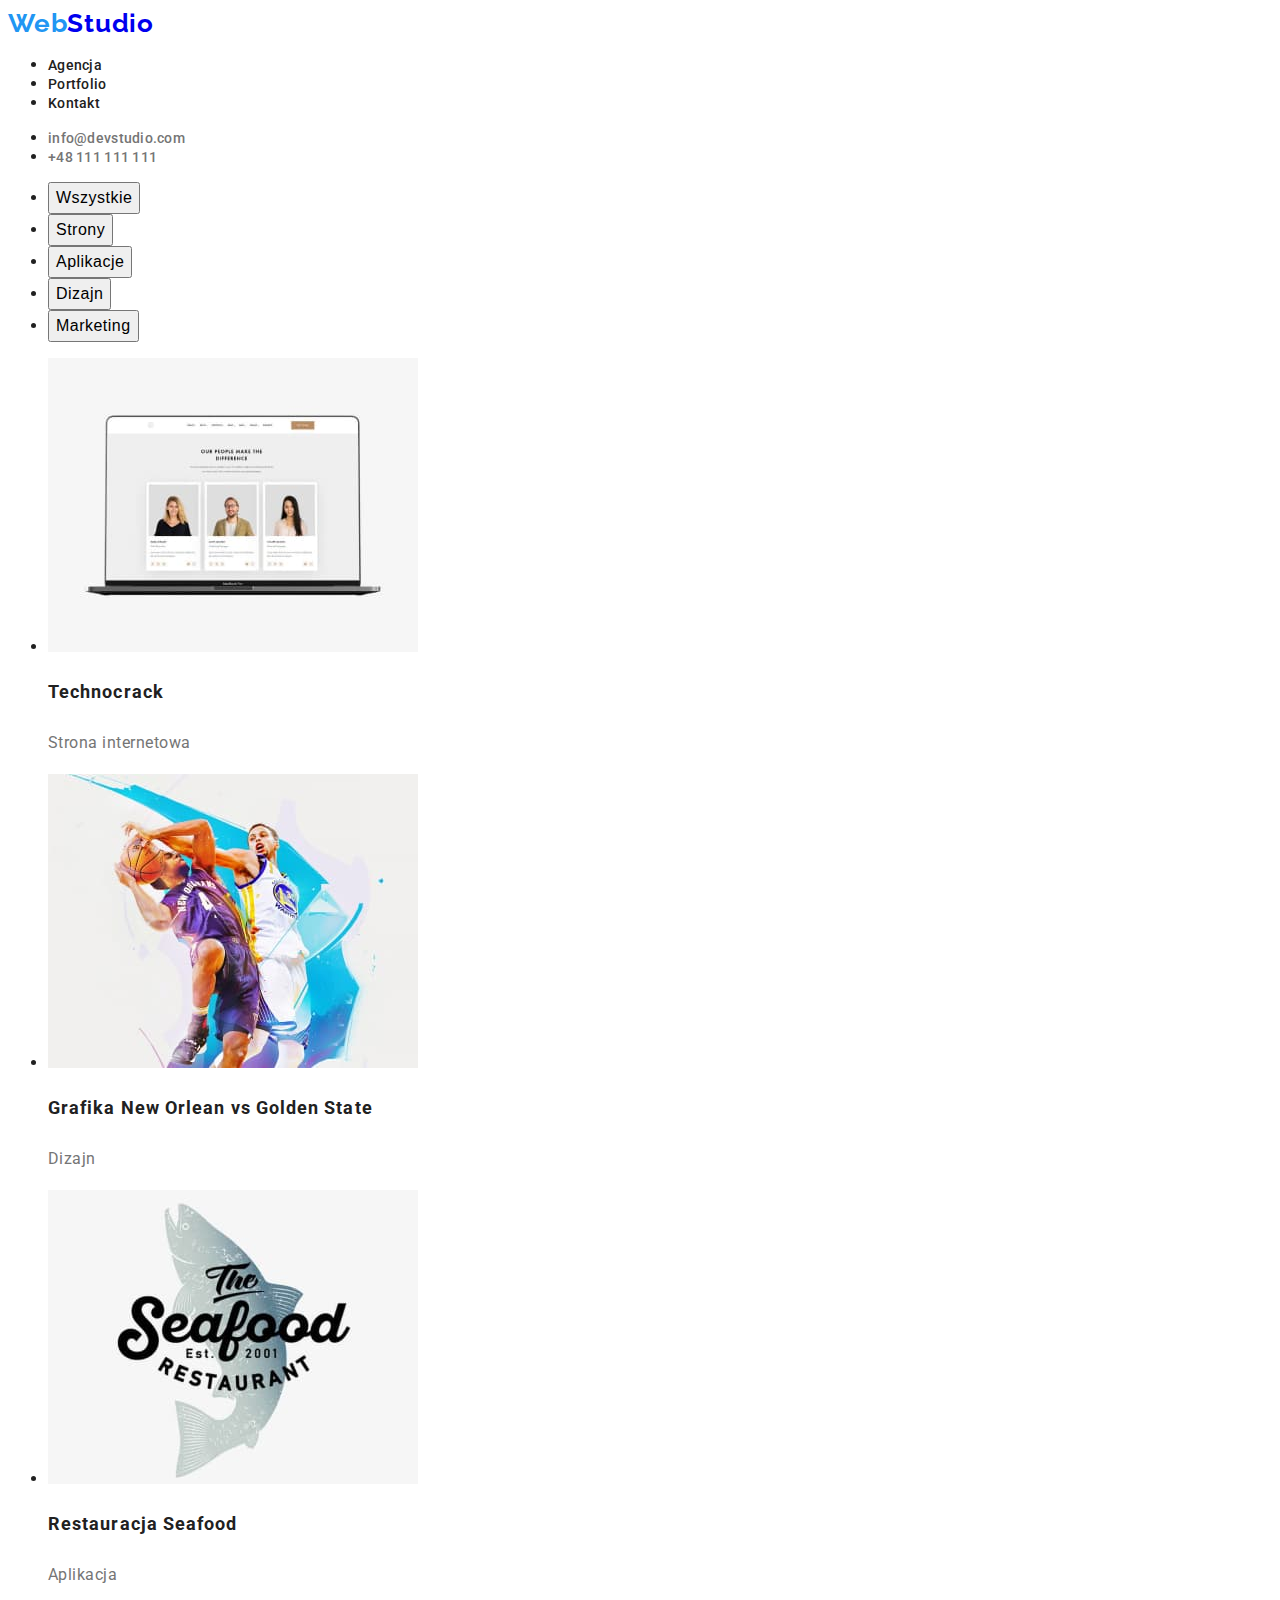
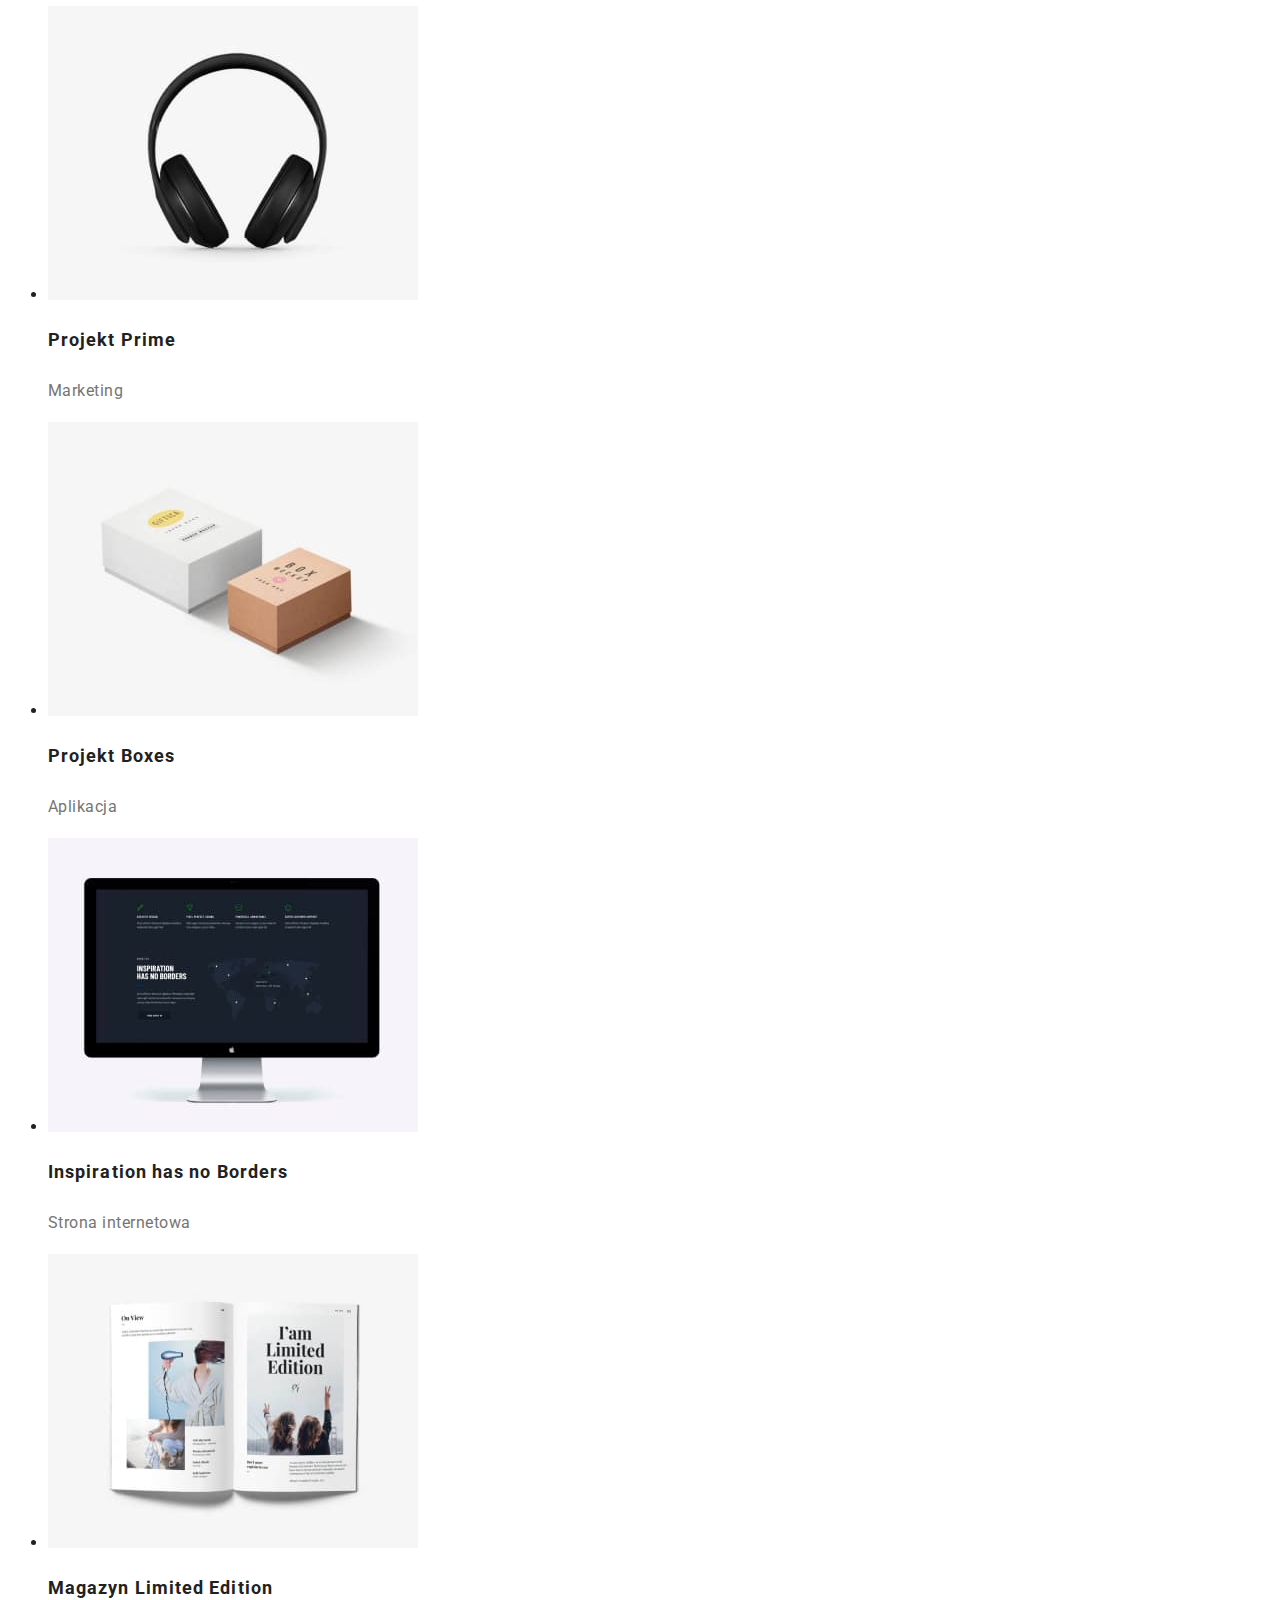
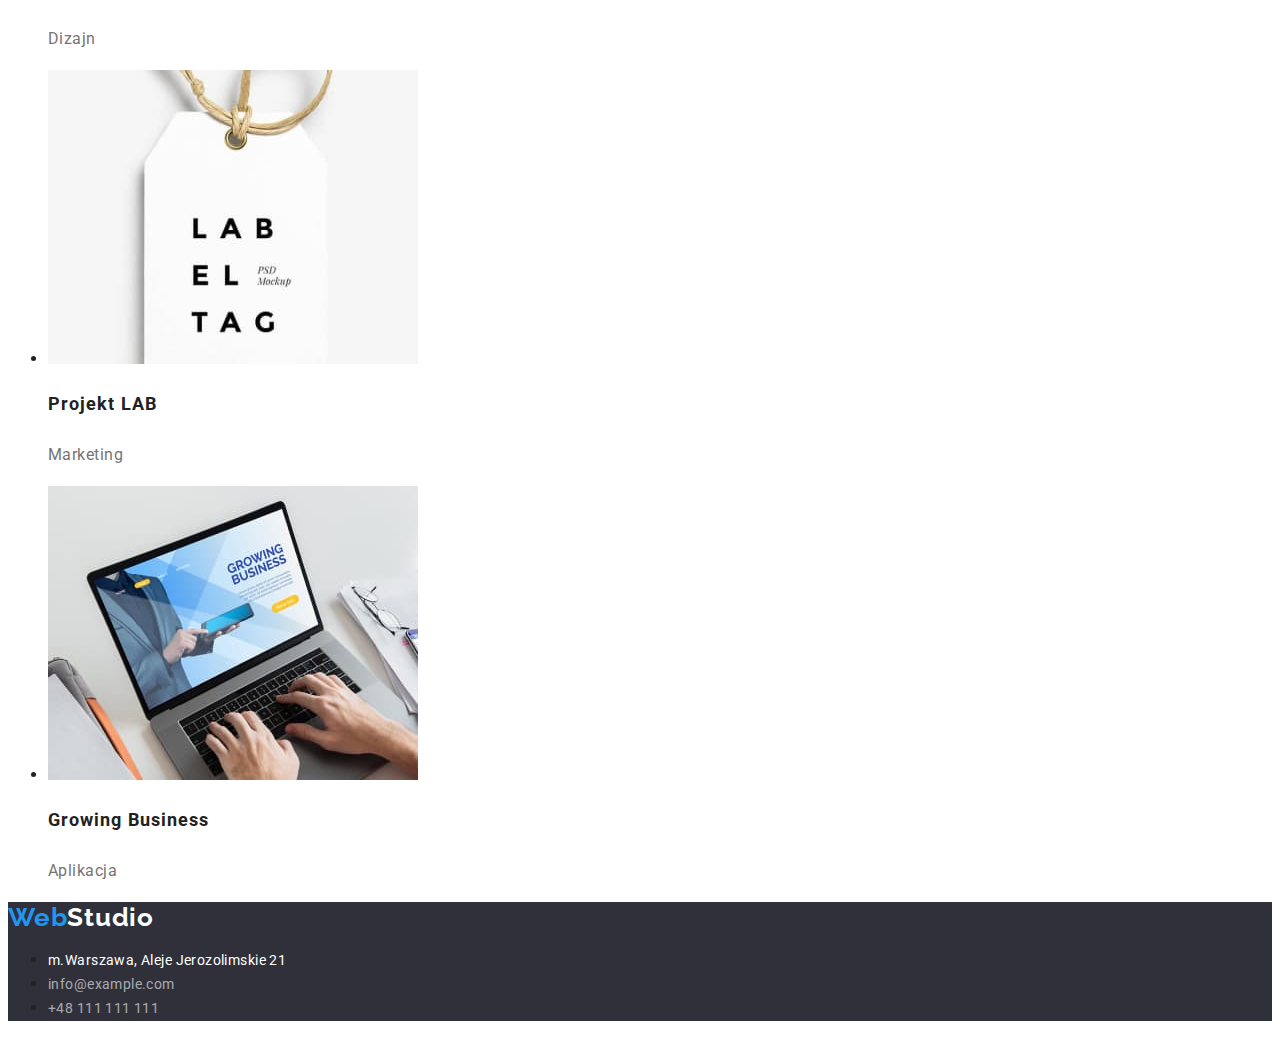
==== portfolio.html @ 3a08b357 "Skopiowano repozytorium 2" ====
<!DOCTYPE html>
<html lang="en">
<head>
    <meta charset="UTF-8">
    <meta http-equiv="X-UA-Compatible" content="IE=edge">
    <meta name="viewport" content="width=device-width, initial-scale=1.0">
    <title>Portfolio</title>
    <link rel="stylesheet" href="css/styles.css">
    <link rel="preconnect" href="https://fonts.googleapis.com">
    <link rel="preconnect" href="https://fonts.gstatic.com" crossorigin>
    <link href="https://fonts.googleapis.com/css2?family=Raleway:wght@700&family=Roboto:wght@400;500;700;900&display=swap" rel="stylesheet">
</head>

<body>
    <header class="header">
        <nav class="navigation">
            <a class="logo" href="index.html"><span class="logo-color">Web</span>Studio</a>
        <ul class="navigation-list">
            <li class="navigation-item"><a class="navigation-link" href="#">Agencja</a></li>
            <li class="navigation-item"><a class="navigation-link" href="#">Portfolio</a></li>
            <li class="navigation-item"><a class="navigation-link" href="#">Kontakt</a></li>
        </ul>
        </nav>
            <ul class="contact-list">
                <li class="contact-item"><a class="contact-link" href="mailto:info@devstudio.com">info@devstudio.com</a></li>
                <li class="contact-item"><a class="contact-link" href="tel:+48111111111">+48 111 111 111</a></li>
            </ul>
    </header>

    <main>
        <!--FILTERS-->
        <section class="filters">
            <h1 class="filters-header" hidden>Filtr</h1>
            <ul class="filters-list">
                <li class="filters-item"><button class="filter-btn" type="button">Wszystkie</button></li>
                <li class="filters-item"><button class="filter-btn" type="button">Strony</button></li>
                <li class="filters-item"><button class="filter-btn" type="button">Aplikacje</button></li>
                <li class="filters-item"><button class="filter-btn" type="button">Dizajn</button></li>
                <li class="filters-item"><button class="filter-btn" type="button">Marketing</button></li>
            </ul>
        </section>
        <!--END FILTERS-->
        <!--OFFER-->
        <section>
            <h2 class="secondary-header" hidden>Oferta</h2>
            <ul class="offer-list">
                <li class="offer-item">
                    <img class="offer-img" src="images/Portfolio-images/img1.jpg" alt="Strona internetowa wyświetlana na laptopie." width=370 height=294>
                    <p class="offer-main-text">Technocrack</p>
                    <p class="offer-description">Strona internetowa</p>
                </li>
                <li class="offer-item">
                    <img class="offer-img" src="images/Portfolio-images/img2.jpg" alt="Dwóch koszykarzy walczy o piłkę." width=370 height=294>
                    <p class="offer-main-text">Grafika New Orlean vs Golden State</p>
                    <p class="offer-description">Dizajn</p>
                </li>
                <li class="offer-item">
                    <img class="offer-img" src="images/Portfolio-images/img3.jpg" alt="Logo restauracji The Seafood z rybą w tle." width=370 height=294>
                    <p class="offer-main-text">Restauracja Seafood</p>
                    <p class="offer-description">Aplikacja</p>
                </li>
                <li class="offer-item">
                    <img class="offer-img" src="images/Portfolio-images/img4.jpg" alt="Czarne słuchawki nauszne" width=370 height=294>
                    <p class="offer-main-text">Projekt Prime</p>
                    <p class="offer-description">Marketing</p>
                </li>
                <li class="offer-item">
                    <img class="offer-img" src="images/Portfolio-images/img5.jpg" alt="Dwa kartonowe pudełka, jedno białe, drugie kremowe" width=370 height=294>
                    <p class="offer-main-text">Projekt Boxes</p>
                    <p class="offer-description">Aplikacja</p>
                </li>
                <li class="offer-item">
                    <img class="offer-img" src="images/Portfolio-images/img6.jpg" alt="Czarny monitor wyświetla ciemną aplikacje" width=370 height=294>
                    <p class="offer-main-text">Inspiration has no Borders</p>
                    <p class="offer-description">Strona internetowa</p>
                </li>
                <li class="offer-item">
                    <img class="offer-img" src="images/Portfolio-images/img7.jpg" alt="Otwarta książka" width=370 height=294>
                    <p class="offer-main-text">Magazyn Limited Edition</p>
                    <p class="offer-description">Dizajn</p>
                </li>
                <li class="offer-item">
                    <img class="offer-img" src="images/Portfolio-images/img8.jpg" alt="Zawieszka na rzemyku" width=370 height=294>
                    <p class="offer-main-text">Projekt LAB</p>
                    <p class="offer-description">Marketing</p>
                </li>
                <li class="offer-item">
                    <img class="offer-img" src="images/Portfolio-images/img9.jpg" alt="Dwie ręcę na klawiaturze laptopa z wyświetloną stroną biznesową" width=370 height=294>
                    <p class="offer-main-text">Growing Business</p>
                    <p class="offer-description">Aplikacja</p>
                </li>
            </ul>
        </section>
        <!--END OFFER-->
    </main>

    <footer class="footer">
        <a class="logo" href="/index.html"><span class="logo-color">Web</span><span class=logo-color-part2>Studio</span></a>
        <address> 
            <ul class="address-list">
                <li class="address-item"><a class="address-link" href="https://goo.gl/maps/JK12DtxeWqev6L8q9" target="_blank">m.Warszawa, Aleje Jerozolimskie 21</a></li>
                <li class="address-item"><a class="address-link-contact" href="mailto:info@example.com">info@example.com</a></li>
                <li class="address-item"><a class="address-link-contact" href="tel:+48111111111">+48 111 111 111</a></li>
            </ul>
        </address>
    </footer>

</body>
</html>
---- css/styles.css ----
:root{
    --main-font:'Roboto', sans-serif;
    --secondary-font: 'Raleway', sans-serif;
    --main-color: #212121;
    --secondary-color: #2196F3;
    --third-color: #ffffff;
    --forth-color: #757575;
    --footer-color: rgba(255, 255, 255, 0.6);
    --footer-bg-color: #2F303A;
    --employees-bg-color: #F5F4FA;
}

body{
    font-family: var(--main-font);
    color:var(--main-color)
}

/*======== COMPONENTS ========*/

.logo-color{
    color:var(--secondary-color);
}

.logo{
font-family: var(--secondary-font);
font-weight: 700;
font-size: 26px;
line-height: 1.192;
letter-spacing: 0.03em;
text-decoration: none;
}

.secondary-header{
font-weight: 700;
font-size: 36px;
line-height: 1.667;
letter-spacing: 0.03em;
}

/*======== END COMPONENTS ========*/

/*======== HEADER ========*/


.navigation-link{
font-weight: 500;
font-size: 14px;
line-height: 1.143;
letter-spacing: 0.02em;
color:var(--main-color);
text-decoration: none;
}

.navigation-link:hover,
.navigation-link:focus,
.contact-link:hover,
.contact-link:focus,
.address-link-contact:hover,
.address-link-contact:focus{
    color:var(--secondary-color)
}

.contact-link{
font-weight: 500;
font-size: 14px;
line-height: 1.143;
letter-spacing: 0.02em;
color:var(--forth-color);
text-decoration: none;
}

/*======== END HEADER ========*/

/*======== HERO ========*/

.hero-up{
    background-color: var(--footer-bg-color);
}

.first-header{
font-weight: 900;
font-size: 44px;
line-height: 1.363;
letter-spacing: 0.06em;
text-transform: uppercase;
color:var(--third-color);
}

.modal-btn{
font-weight: 700;
font-size: 16px;
line-height: 1.875;
letter-spacing: 0.06em;
background-color: var(--secondary-color);
color:var(--third-color);
cursor: pointer;
}

.hero-main-text{
font-weight: 700;
font-size: 14px;
line-height: 1.143px;
letter-spacing: 0.03em;
text-transform: uppercase;
}

.hero-text-description{
font-size: 14px;
line-height: 1.714;
letter-spacing: 0.03em;
color:var(--forth-color)
}
/*======== END HERO ========*/

/*======== ABOUT ========*/

/*======== END ABOUT ========*/

/*======== EMPLOYEES ========*/

.employees{
    background-color: var(--employees-bg-color);
}

.employees-name{
font-weight: 500;
font-size: 16px;
line-height: 1.187;
letter-spacing: 0.03em;
}

.employees-job{
font-size: 16px;
line-height: 1.187;
letter-spacing: 0.03em;
color:var(--forth-color)
}

/*======== END EMPLOYEES ========*/

/*======== FILTERS ========*/

.filter-btn{
font-weight: 500;
font-size: 16px;
line-height: 1.625;
letter-spacing: 0.03em;
cursor: pointer;
}

.filter-btn:hover,
.filter-btn:focus{
    background-color: var(--secondary-color);
}

/*======== END FILTERS ========*/

/*======== OFFER ========*/

.offer-main-text{
font-weight: 700;
font-size: 18px;
line-height: 2;
letter-spacing: 0.06em;
}

.offer-description{
font-size: 16px;
line-height: 1.875;
letter-spacing: 0.03em;
color:var(--forth-color);
}
/*======== END OFFER ========*/

/*======== FOOTER ========*/

.footer{
    background-color:var(--footer-bg-color);
}

.address-link,
.address-link-contact{
font-style: normal;
font-size: 14px;
line-height: 1.714;
letter-spacing: 0.03em;
text-decoration: none;
}

.address-link-contact{
    color:var(--footer-color);
}

.address-link,
.logo-color-part2{
    color:var(--third-color);
}
/*======== END FOOTER ========*/
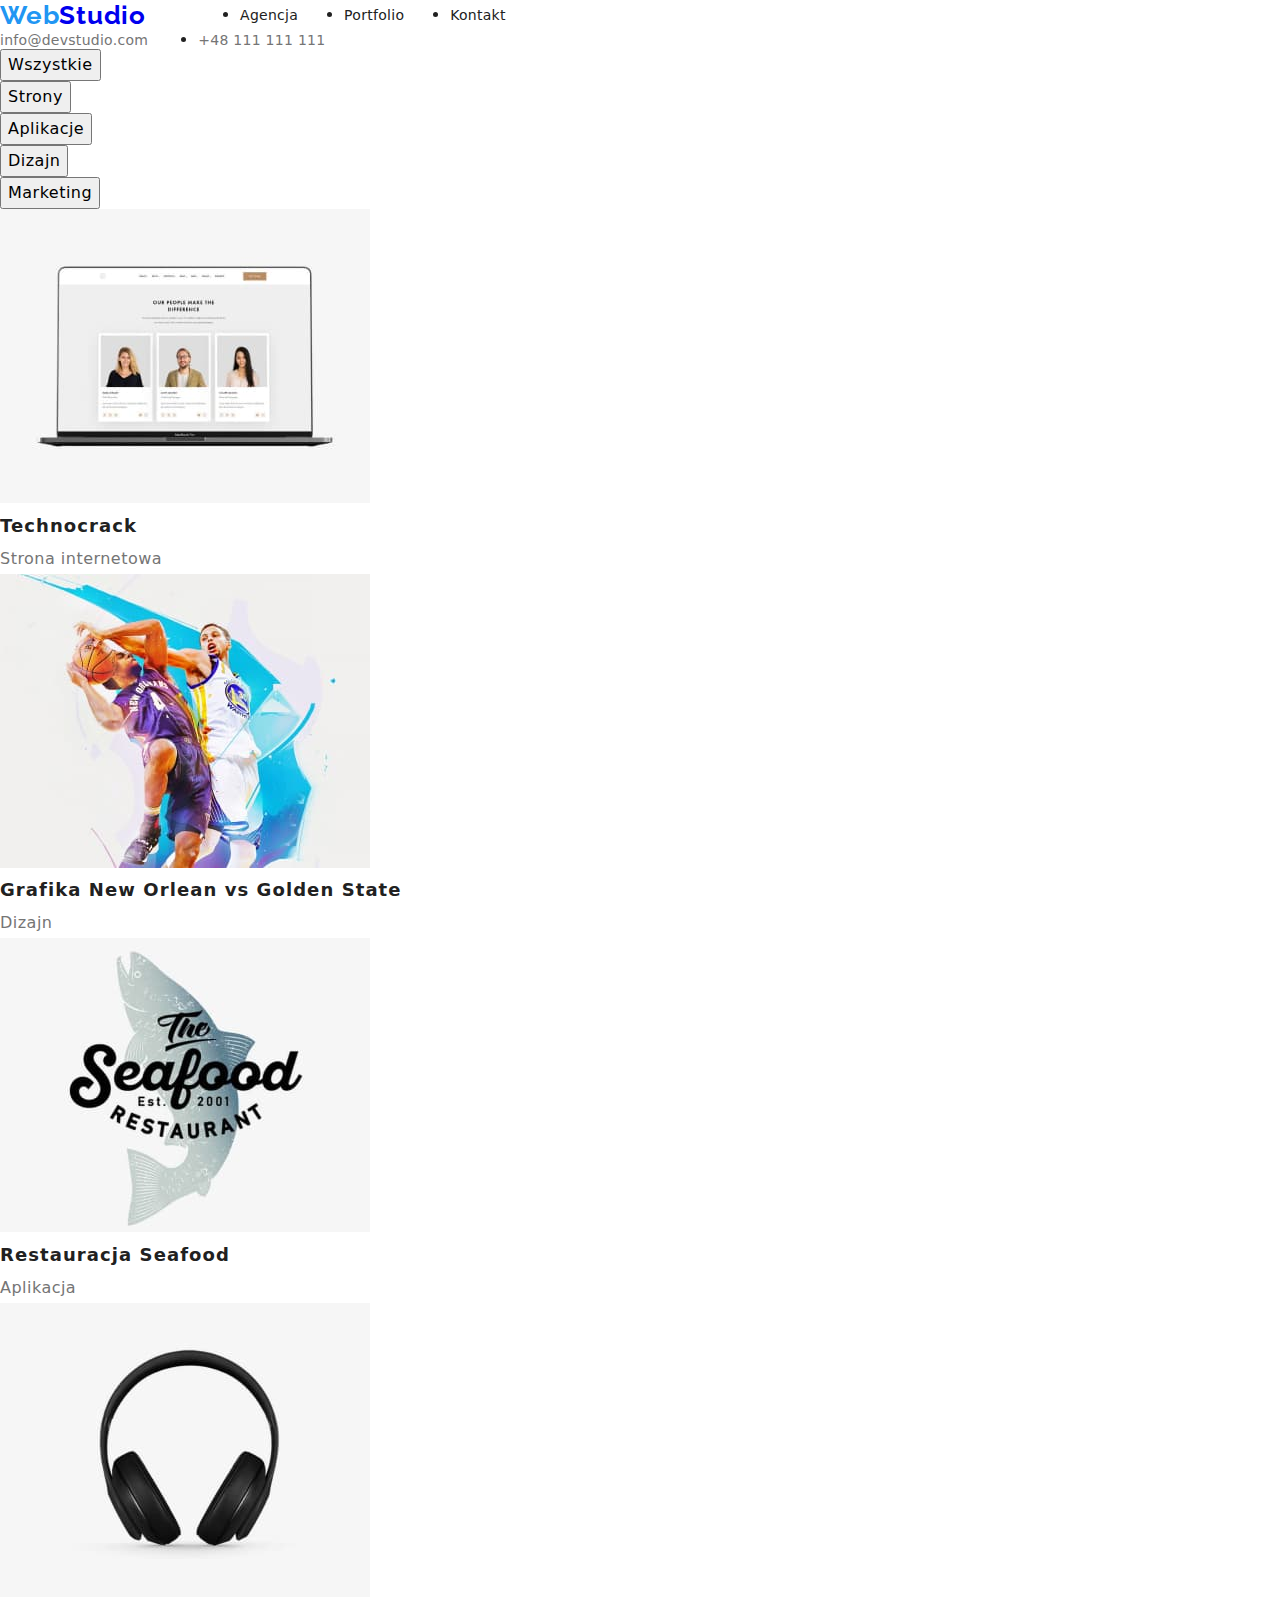
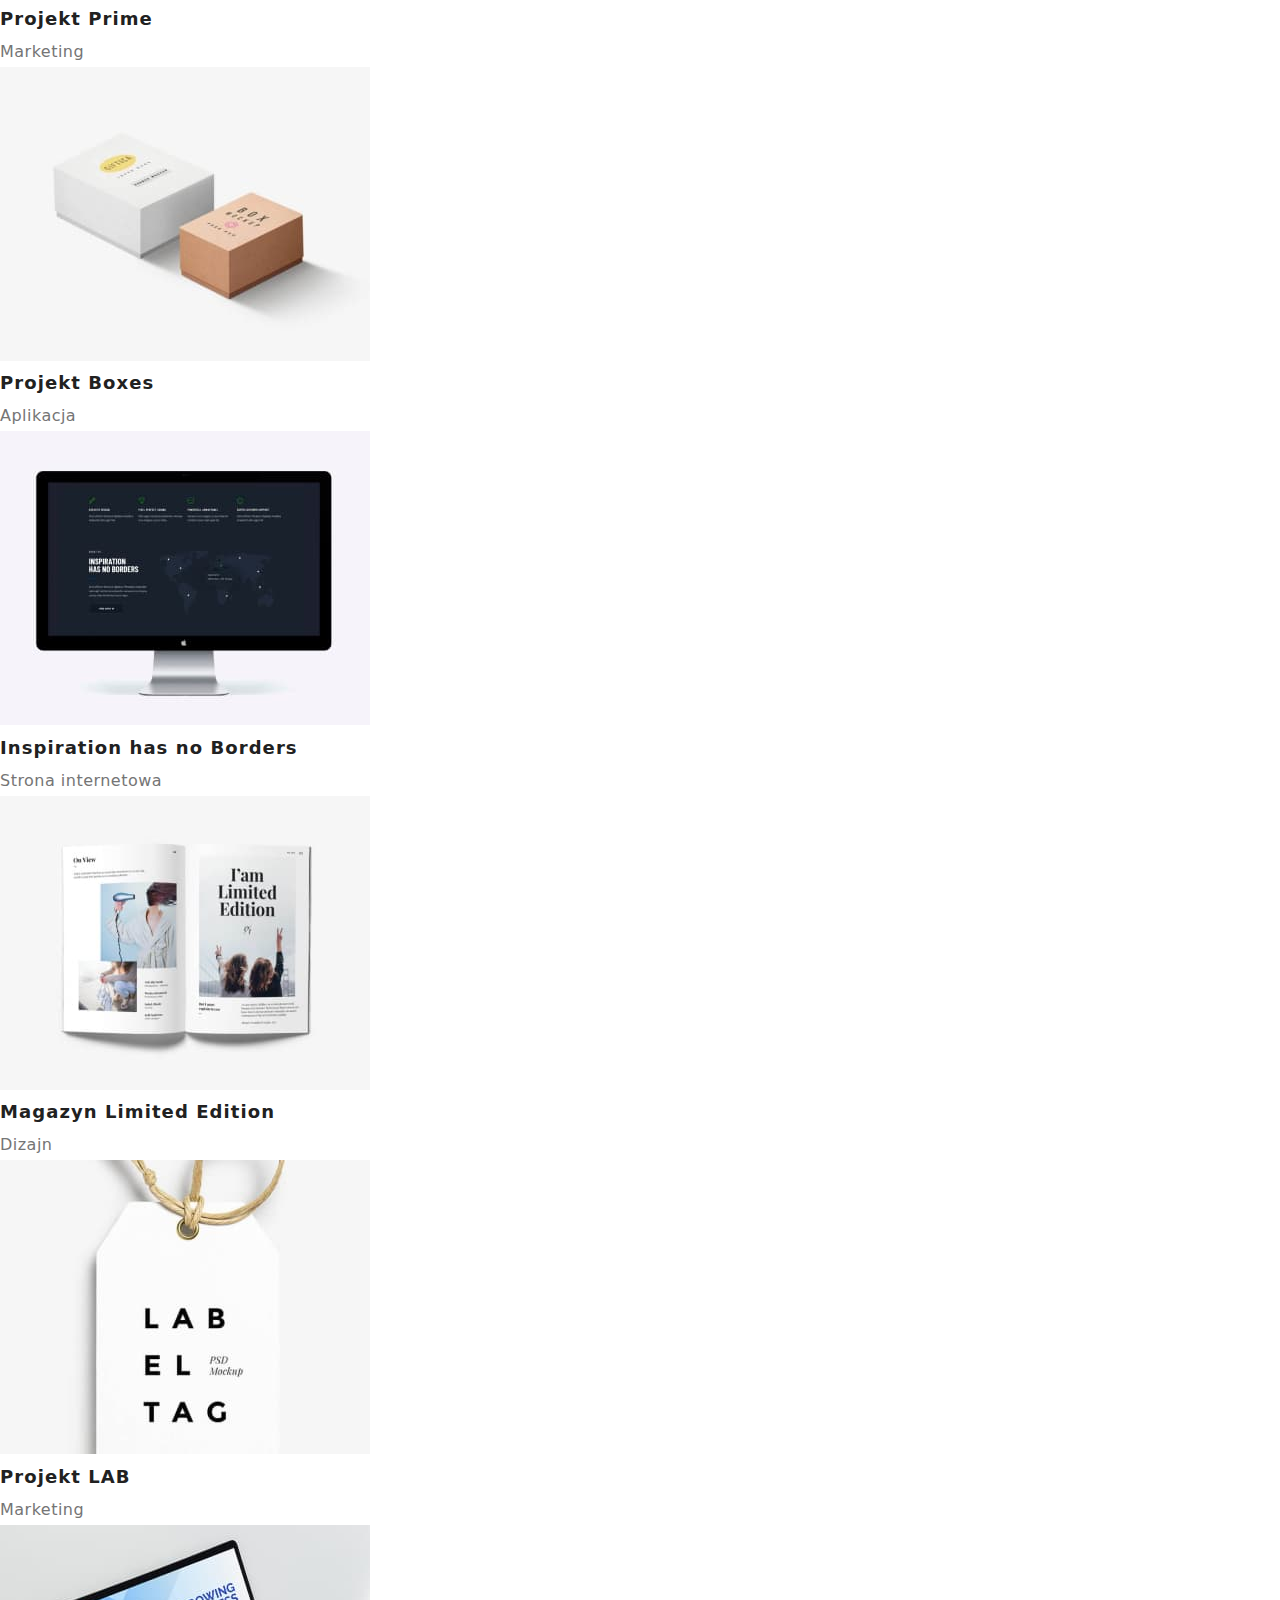
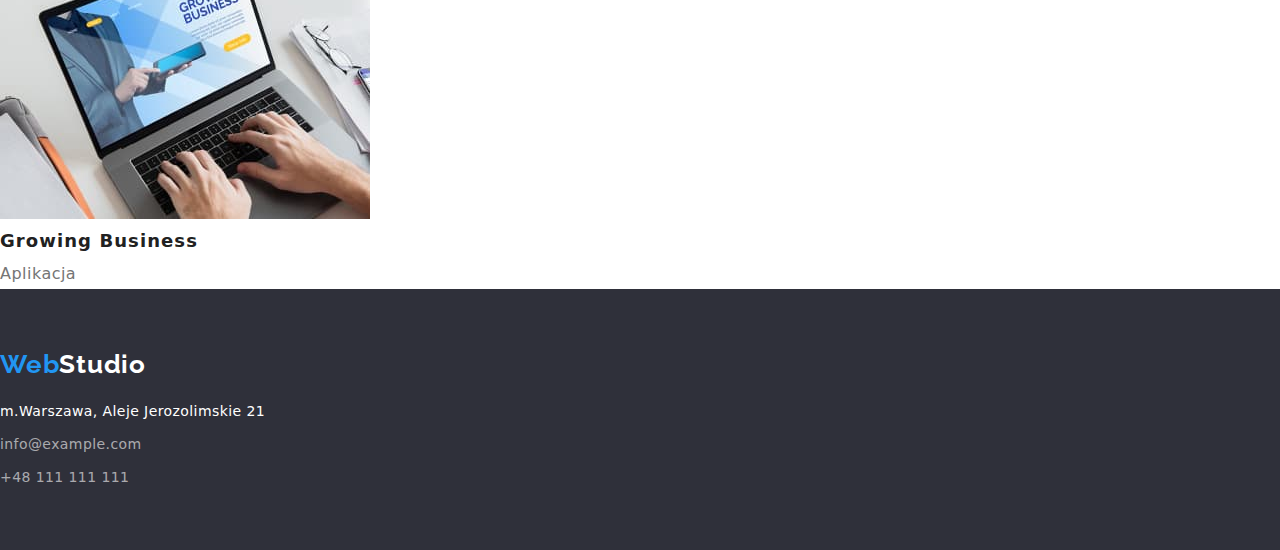
==== commit 99c215c7: "Poprawiono stylowanie index.html oraz załączono modern-normalize do portfolio.html" ====
--- a/portfolio.html
+++ b/portfolio.html
@@ -9,6 +9,7 @@
     <link rel="preconnect" href="https://fonts.googleapis.com">
     <link rel="preconnect" href="https://fonts.gstatic.com" crossorigin>
     <link href="https://fonts.googleapis.com/css2?family=Raleway:wght@700&family=Roboto:wght@400;500;700;900&display=swap" rel="stylesheet">
+    <link rel="stylesheet" href="https://cdnjs.cloudflare.com/ajax/libs/modern-normalize/0.7.0/modern-normalize.min.css" />
 </head>
 
 <body>
--- a/css/styles.css
+++ b/css/styles.css
@@ -15,6 +15,47 @@
     color:var(--main-color)
 }
 
+h1,
+h2,
+h3,
+h4,
+h5,
+h6{
+    margin: 0;
+    padding: 0;
+}
+
+ul,
+ol{
+    margin: 0;
+    padding: 0;
+}
+
+p{
+    margin: 0;
+    padding: 0;
+}
+
+.list{
+    list-style: none;
+}
+
+.button{
+    border-style: none;
+}
+
+.container{
+    width: 1170px;
+    padding: 0 15px;
+    margin: 0 auto;
+}
+
+.section{
+padding: 94px 0;
+width: 1600px;
+margin-left: auto;
+margin-right: auto;
+}
 /*======== COMPONENTS ========*/
 
 .logo-color{
@@ -41,6 +82,37 @@
 
 /*======== HEADER ========*/
 
+.header .container{
+    display:flex;
+    justify-content: space-between;
+    padding-top: 24px;
+    padding-bottom: 25px;
+}
+
+.navigation{
+    display:flex;
+}
+
+.navigation-list{
+    display:flex;
+    align-items: center;
+}
+
+.contact-list{
+    display: flex;
+    align-items: center;
+}
+
+.header .logo{
+    margin-right: 94px;
+}
+
+.navigation-item:not(:last-child){
+    margin-right: 46px;
+}
+.contact-item:not(:last-child){
+    margin-right: 50px;
+}
 
 .navigation-link{
 font-weight: 500;
@@ -73,9 +145,26 @@
 
 /*======== HERO ========*/
 
+.hero .section{
+    padding-top: 0;
+    padding-bottom: 0;
+}
+
+
 .hero-up{
     background-color: var(--footer-bg-color);
 }
+
+.hero-up .container{
+    padding-bottom: 200px;
+}
+
+ .hero-down .container{
+    display: flex;
+    margin-top: 94px;
+    padding-bottom: 0;
+}
+
 
 .first-header{
 font-weight: 900;
@@ -84,6 +173,12 @@
 letter-spacing: 0.06em;
 text-transform: uppercase;
 color:var(--third-color);
+margin-left: auto;
+margin-right: auto;
+padding-top: 200px;
+margin-bottom: 30px;
+width: 676px;
+text-align: center;
 }
 
 .modal-btn{
@@ -94,6 +189,12 @@
 background-color: var(--secondary-color);
 color:var(--third-color);
 cursor: pointer;
+display: block;
+ width: 200px;
+height: 50px;
+margin-left: auto;
+margin-right: auto;
+border-radius: 4px;
 }
 
 .hero-main-text{
@@ -102,17 +203,34 @@
 line-height: 1.143px;
 letter-spacing: 0.03em;
 text-transform: uppercase;
+margin-bottom: 10px;
 }
 
 .hero-text-description{
 font-size: 14px;
 line-height: 1.714;
 letter-spacing: 0.03em;
-color:var(--forth-color)
-}
+color:var(--forth-color);
+width: 280px;
+}
+
+.hero-text-description:not(last-child){
+    margin-right: 30px;
+}
+
 /*======== END HERO ========*/
 
 /*======== ABOUT ========*/
+
+.about-list{
+    display: flex;
+    justify-content: space-between;
+}
+
+.about .secondary-header{
+    margin-bottom: 50px;
+    text-align: center;
+}
 
 /*======== END ABOUT ========*/
 
@@ -122,6 +240,10 @@
     background-color: var(--employees-bg-color);
 }
 
+.employees .container{
+    width: 1600px;
+}
+
 .employees-name{
 font-weight: 500;
 font-size: 16px;
@@ -136,6 +258,41 @@
 color:var(--forth-color)
 }
 
+.employees .employees-list{
+    display: flex;
+}
+
+.employees .employees-item:not(last-child){
+    margin-right: 30px;
+}
+
+
+.employees .secondary-header{
+    text-align: center;
+    margin-bottom: 50px;
+}
+
+
+.employees .employees-item:first-child{
+    margin-left: 215px;
+}
+
+.employees-list-wrapper .employees-name{
+    padding-top: 30px;
+    text-align: center;
+    margin-bottom: 10px;
+}
+
+.employees-list-wrapper .employees-job{
+    text-align: center;
+    padding-bottom: 30px;
+}
+
+.employees-list-wrapper{
+    background-color: var(--third-color);
+    box-shadow: 0px 1px 3px rgba(0, 0, 0, 0.12), 0px 1px 1px rgba(0, 0, 0, 0.14), 0px 2px 1px rgba(0, 0, 0, 0.2);
+border-radius: 0px 0px 4px 4px;
+}
 /*======== END EMPLOYEES ========*/
 
 /*======== FILTERS ========*/
@@ -176,6 +333,8 @@
 
 .footer{
     background-color:var(--footer-bg-color);
+    padding-top: 60px;
+    padding-bottom: 60px;
 }
 
 .address-link,
@@ -195,4 +354,13 @@
 .logo-color-part2{
     color:var(--third-color);
 }
+
+.address-item:not(:first-child){
+    margin-top: 9px;
+}
+
+.address-item:first-child{
+    margin-top: 20px;
+}
+
 /*======== END FOOTER ========*/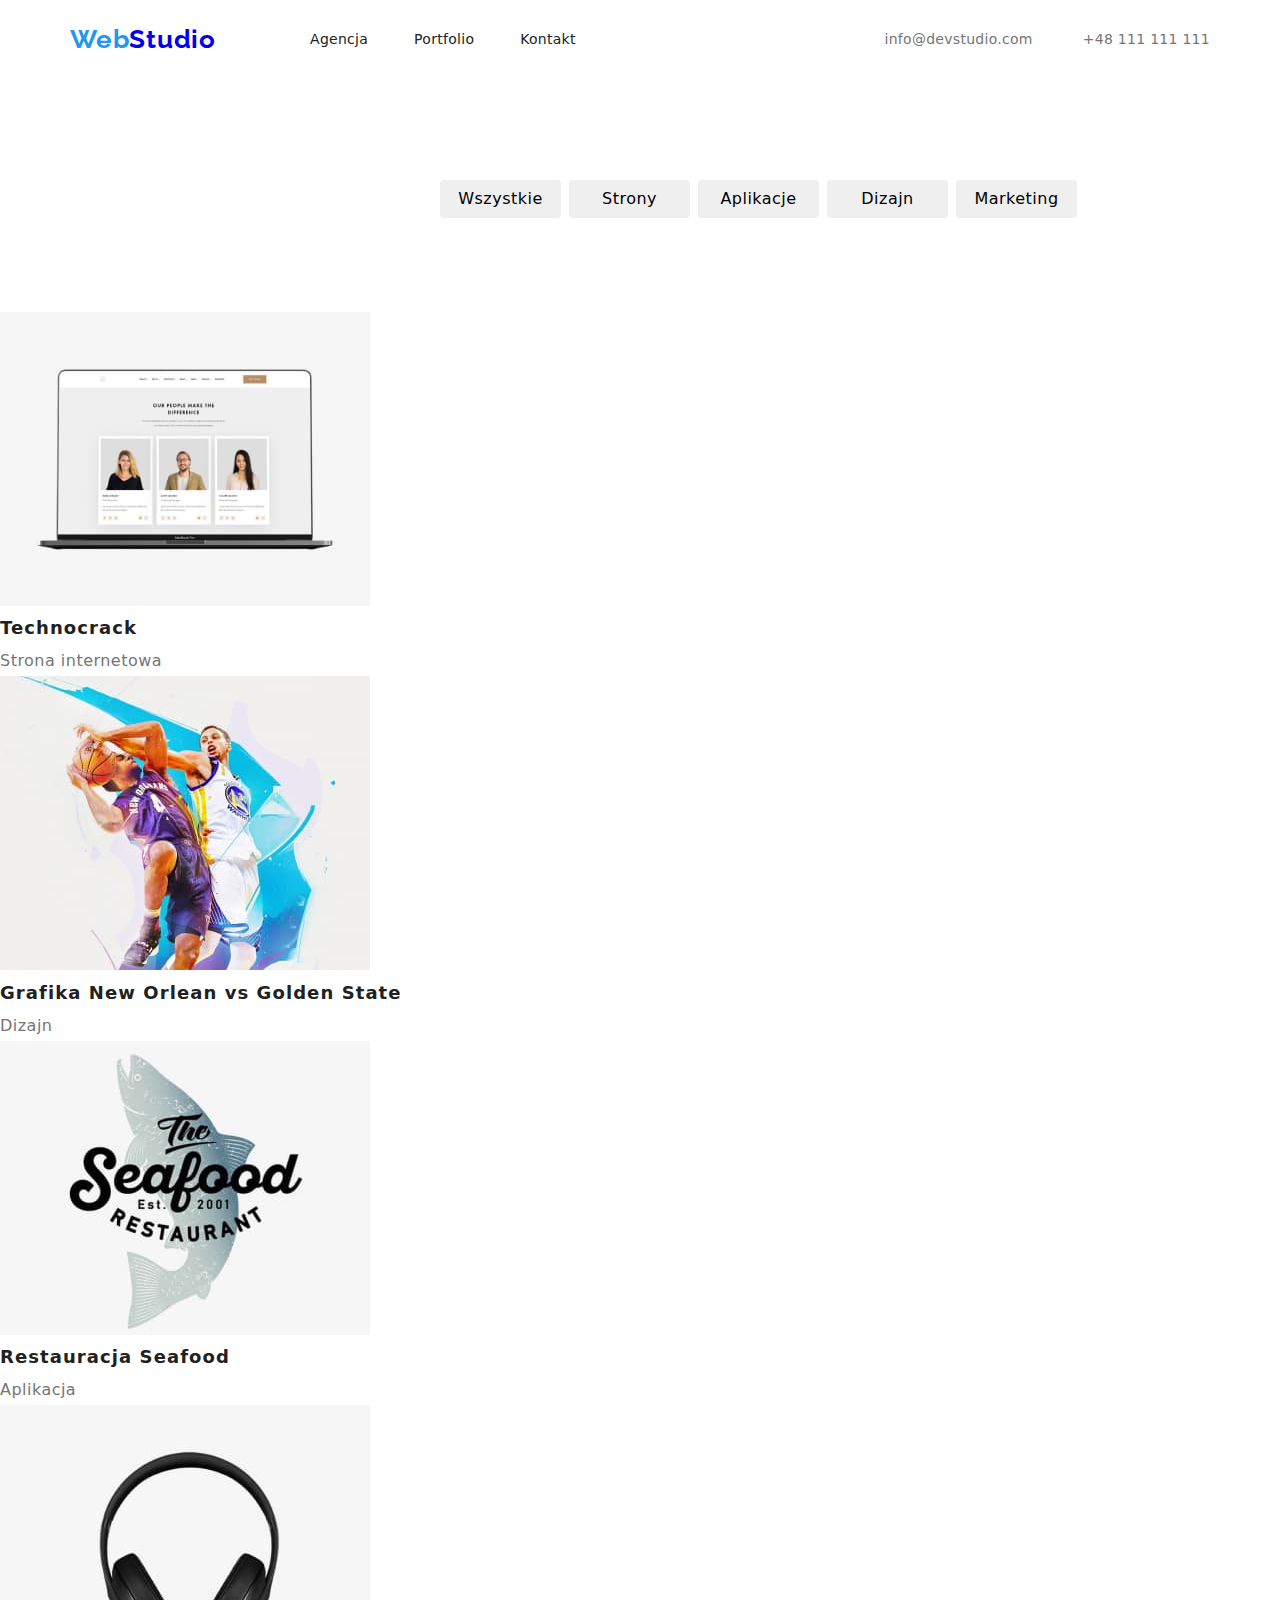
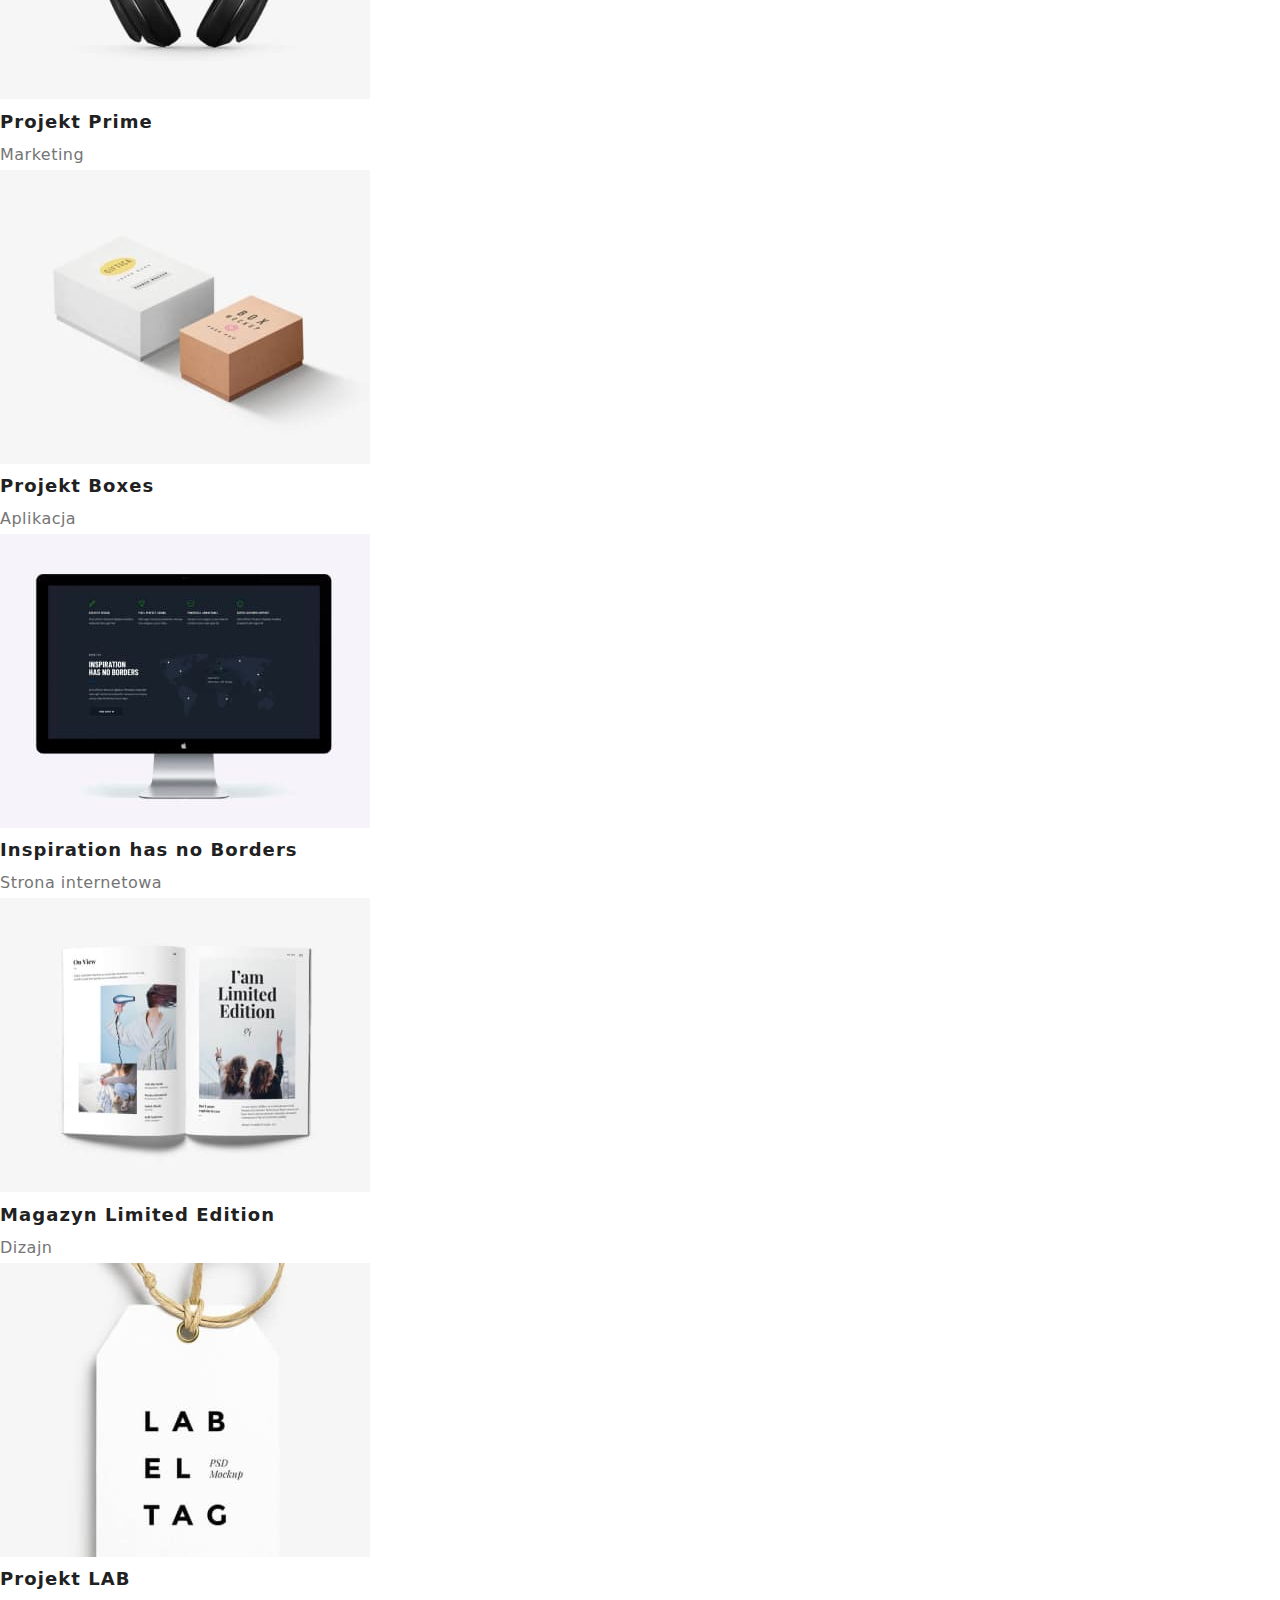
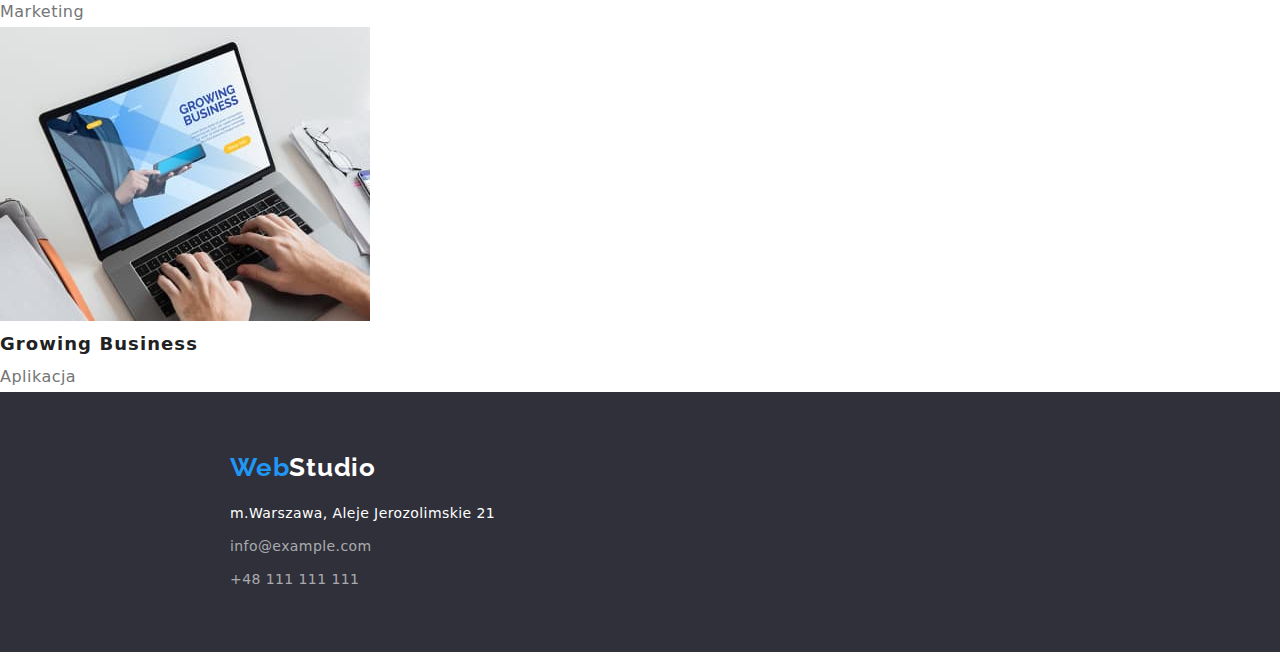
==== commit 1bd65ac5: "Ostylowano header i stopke w portfolio.html" ====
--- a/portfolio.html
+++ b/portfolio.html
@@ -14,37 +14,43 @@
 
 <body>
     <header class="header">
-        <nav class="navigation">
-            <a class="logo" href="index.html"><span class="logo-color">Web</span>Studio</a>
-        <ul class="navigation-list">
-            <li class="navigation-item"><a class="navigation-link" href="#">Agencja</a></li>
-            <li class="navigation-item"><a class="navigation-link" href="#">Portfolio</a></li>
-            <li class="navigation-item"><a class="navigation-link" href="#">Kontakt</a></li>
-        </ul>
-        </nav>
-            <ul class="contact-list">
-                <li class="contact-item"><a class="contact-link" href="mailto:info@devstudio.com">info@devstudio.com</a></li>
+        <div class="container">
+            <nav class="navigation">
+                <a class="logo" href="index.html"><span class="logo-color">Web</span>Studio</a>
+                <ul class="navigation-list list">
+                    <li class="navigation-item"><a class="navigation-link" href="#">Agencja</a></li>
+                    <li class="navigation-item"><a class="navigation-link" href="portfolio.html">Portfolio</a></li>
+                    <li class="navigation-item"><a class="navigation-link" href="#">Kontakt</a></li>
+                </ul>
+            </nav>
+            <ul class="contact-list list">
+                <li class="contact-item"><a class="contact-link" href="mailto:info@devstudio.com">info@devstudio.com</a>
+                </li>
                 <li class="contact-item"><a class="contact-link" href="tel:+48111111111">+48 111 111 111</a></li>
             </ul>
+        </div>
     </header>
 
     <main>
         <!--FILTERS-->
-        <section class="filters">
-            <h1 class="filters-header" hidden>Filtr</h1>
-            <ul class="filters-list">
-                <li class="filters-item"><button class="filter-btn" type="button">Wszystkie</button></li>
-                <li class="filters-item"><button class="filter-btn" type="button">Strony</button></li>
-                <li class="filters-item"><button class="filter-btn" type="button">Aplikacje</button></li>
-                <li class="filters-item"><button class="filter-btn" type="button">Dizajn</button></li>
-                <li class="filters-item"><button class="filter-btn" type="button">Marketing</button></li>
-            </ul>
+        <section class="filters section">
+            <div class="container">
+                <h1 class="filters-header" hidden>Filtr</h1>
+                <ul class="filters-list list">
+                    <li class="filters-item"><button class="filter-btn button" type="button">Wszystkie</button></li>
+                    <li class="filters-item"><button class="filter-btn button" type="button">Strony</button></li>
+                    <li class="filters-item"><button class="filter-btn button" type="button">Aplikacje</button></li>
+                    <li class="filters-item"><button class="filter-btn button" type="button">Dizajn</button></li>
+                    <li class="filters-item"><button class="filter-btn button" type="button">Marketing</button></li>
+                </ul>
+            </div>
+            
         </section>
         <!--END FILTERS-->
         <!--OFFER-->
         <section>
             <h2 class="secondary-header" hidden>Oferta</h2>
-            <ul class="offer-list">
+            <ul class="offer-list list">
                 <li class="offer-item">
                     <img class="offer-img" src="images/Portfolio-images/img1.jpg" alt="Strona internetowa wyświetlana na laptopie." width=370 height=294>
                     <p class="offer-main-text">Technocrack</p>
@@ -95,15 +101,23 @@
         <!--END OFFER-->
     </main>
 
-    <footer class="footer">
-        <a class="logo" href="/index.html"><span class="logo-color">Web</span><span class=logo-color-part2>Studio</span></a>
-        <address> 
-            <ul class="address-list">
-                <li class="address-item"><a class="address-link" href="https://goo.gl/maps/JK12DtxeWqev6L8q9" target="_blank">m.Warszawa, Aleje Jerozolimskie 21</a></li>
-                <li class="address-item"><a class="address-link-contact" href="mailto:info@example.com">info@example.com</a></li>
-                <li class="address-item"><a class="address-link-contact" href="tel:+48111111111">+48 111 111 111</a></li>
-            </ul>
-        </address>
+    <footer class="footer section">
+        <div class="container">
+            <a class="logo" href="/index.html"><span class="logo-color">Web</span><span
+                    class=logo-color-part2>Studio</span></a>
+            <address>
+                <ul class="address-list list">
+                    <li class="address-item"><a class="address-link" href="https://goo.gl/maps/JK12DtxeWqev6L8q9"
+                            target="_blank">m.Warszawa, Aleje Jerozolimskie 21</a></li>
+                    <li class="address-item"><a class="address-link-contact"
+                            href="mailto:info@example.com">info@example.com</a>
+                    </li>
+                    <li class="address-item"><a class="address-link-contact" href="tel:+48111111111">+48 111 111 111</a>
+                    </li>
+                </ul>
+            </address>
+        </div>
+    
     </footer>
 
 </body>
--- a/css/styles.css
+++ b/css/styles.css
@@ -297,17 +297,29 @@
 
 /*======== FILTERS ========*/
 
+.filters-list{
+    display: flex;
+    margin-left:210px;
+    margin-top: 6px;
+}
+
 .filter-btn{
 font-weight: 500;
 font-size: 16px;
 line-height: 1.625;
 letter-spacing: 0.03em;
 cursor: pointer;
+border-radius: 4px;
+margin-right: 8px;
+width: 121px;
+padding-top: 6px;
+padding-bottom: 6px;
 }
 
 .filter-btn:hover,
 .filter-btn:focus{
     background-color: var(--secondary-color);
+    color:var(--third-color);
 }
 
 /*======== END FILTERS ========*/
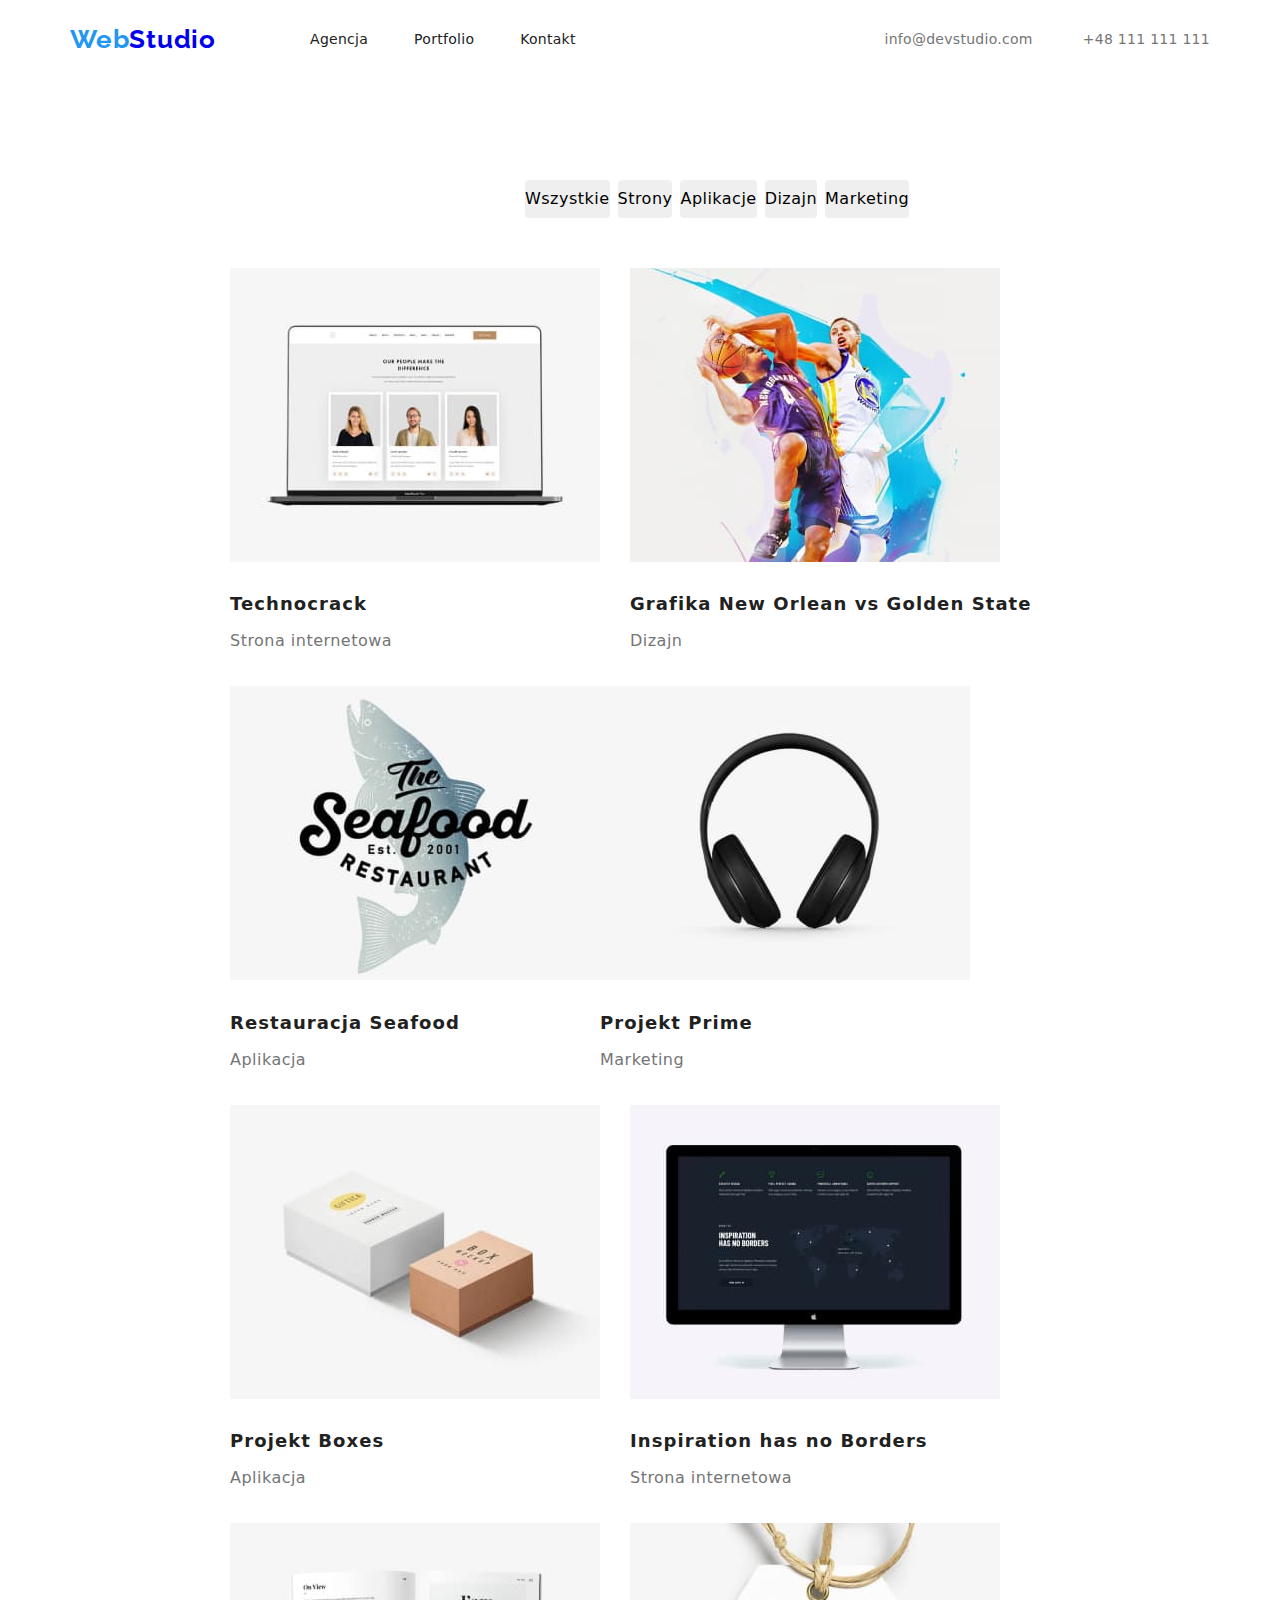
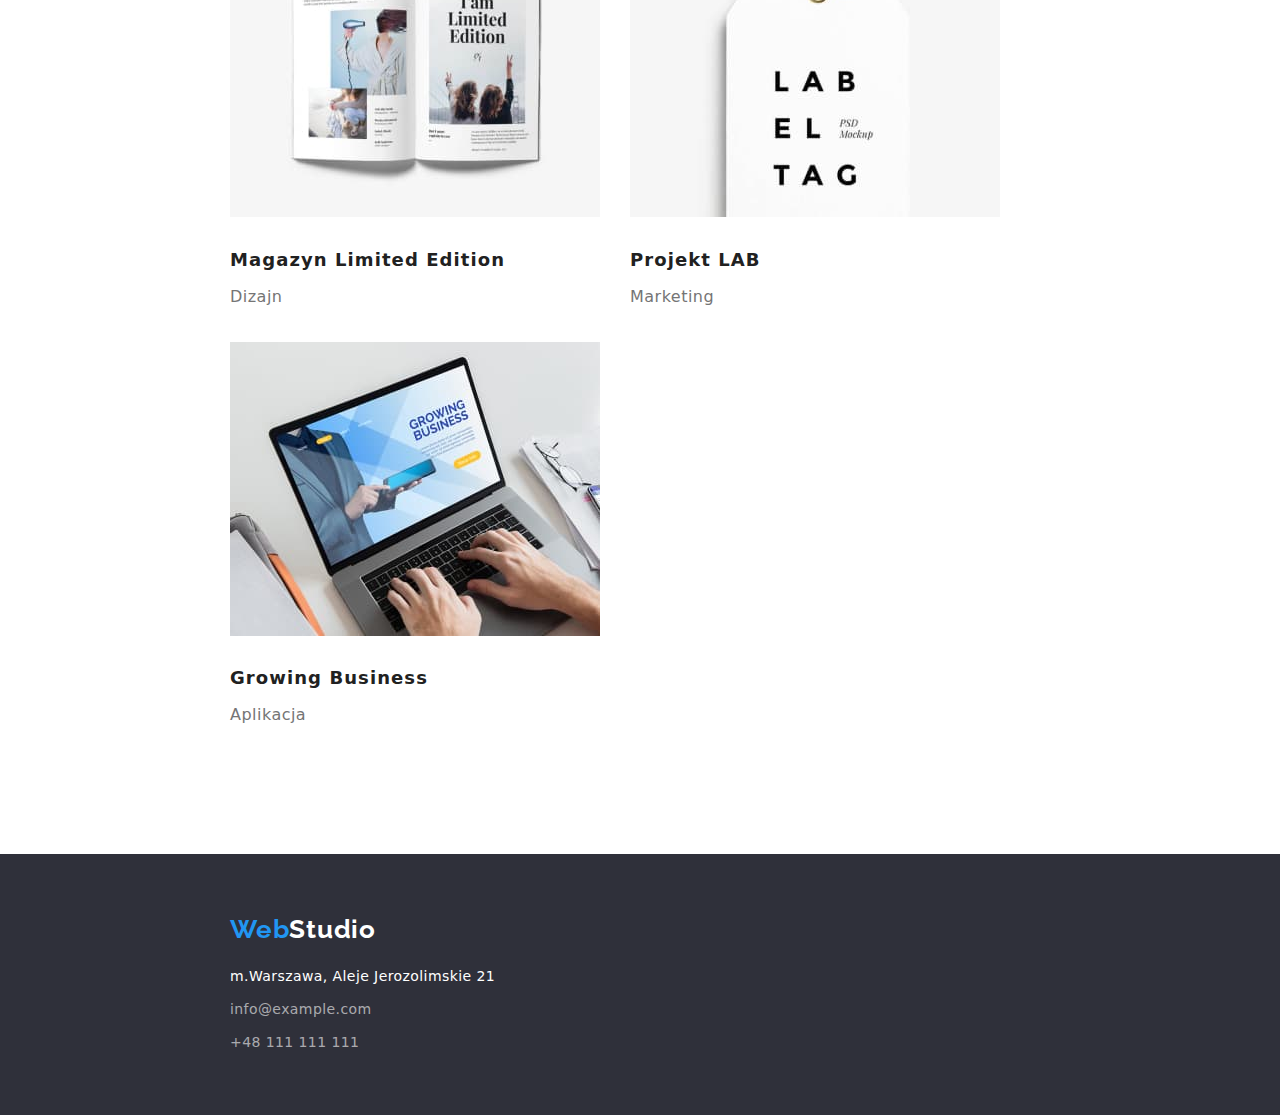
==== commit e51b0bd0: "zaczęsto stylować portfolio.html" ====
--- a/portfolio.html
+++ b/portfolio.html
@@ -48,8 +48,9 @@
         </section>
         <!--END FILTERS-->
         <!--OFFER-->
-        <section>
-            <h2 class="secondary-header" hidden>Oferta</h2>
+        <section class="offer section">
+            <div class="container">
+                <h2 class="secondary-header" hidden>Oferta</h2>
             <ul class="offer-list list">
                 <li class="offer-item">
                     <img class="offer-img" src="images/Portfolio-images/img1.jpg" alt="Strona internetowa wyświetlana na laptopie." width=370 height=294>
@@ -97,6 +98,8 @@
                     <p class="offer-description">Aplikacja</p>
                 </li>
             </ul>
+            </div>
+            
         </section>
         <!--END OFFER-->
     </main>
--- a/css/styles.css
+++ b/css/styles.css
@@ -42,6 +42,7 @@
 
 .button{
     border-style: none;
+    padding: 0;
 }
 
 .container{
@@ -299,7 +300,7 @@
 
 .filters-list{
     display: flex;
-    margin-left:210px;
+    margin-left:295px;
     margin-top: 6px;
 }
 
@@ -311,10 +312,16 @@
 cursor: pointer;
 border-radius: 4px;
 margin-right: 8px;
-width: 121px;
 padding-top: 6px;
 padding-bottom: 6px;
 }
+
+
+.filter-btn:nth-child(2n){
+    width: 150px;
+    text-align: center;
+}
+
 
 .filter-btn:hover,
 .filter-btn:focus{
@@ -325,12 +332,31 @@
 /*======== END FILTERS ========*/
 
 /*======== OFFER ========*/
+
+.offer-item{
+    margin-bottom: 30px;
+    /* border: 1px solid #EEEEEE; */
+}
+
+
+.offer-list{
+    display: flex;
+    flex-wrap:wrap;
+    margin-top:-138px;
+    padding:0;
+}
+
+.offer-item:not(:nth-child(3n)){
+    margin-right: 30px;
+}
 
 .offer-main-text{
 font-weight: 700;
 font-size: 18px;
 line-height: 2;
 letter-spacing: 0.06em;
+margin-top: 20px;
+margin-bottom: 4px;
 }
 
 .offer-description{
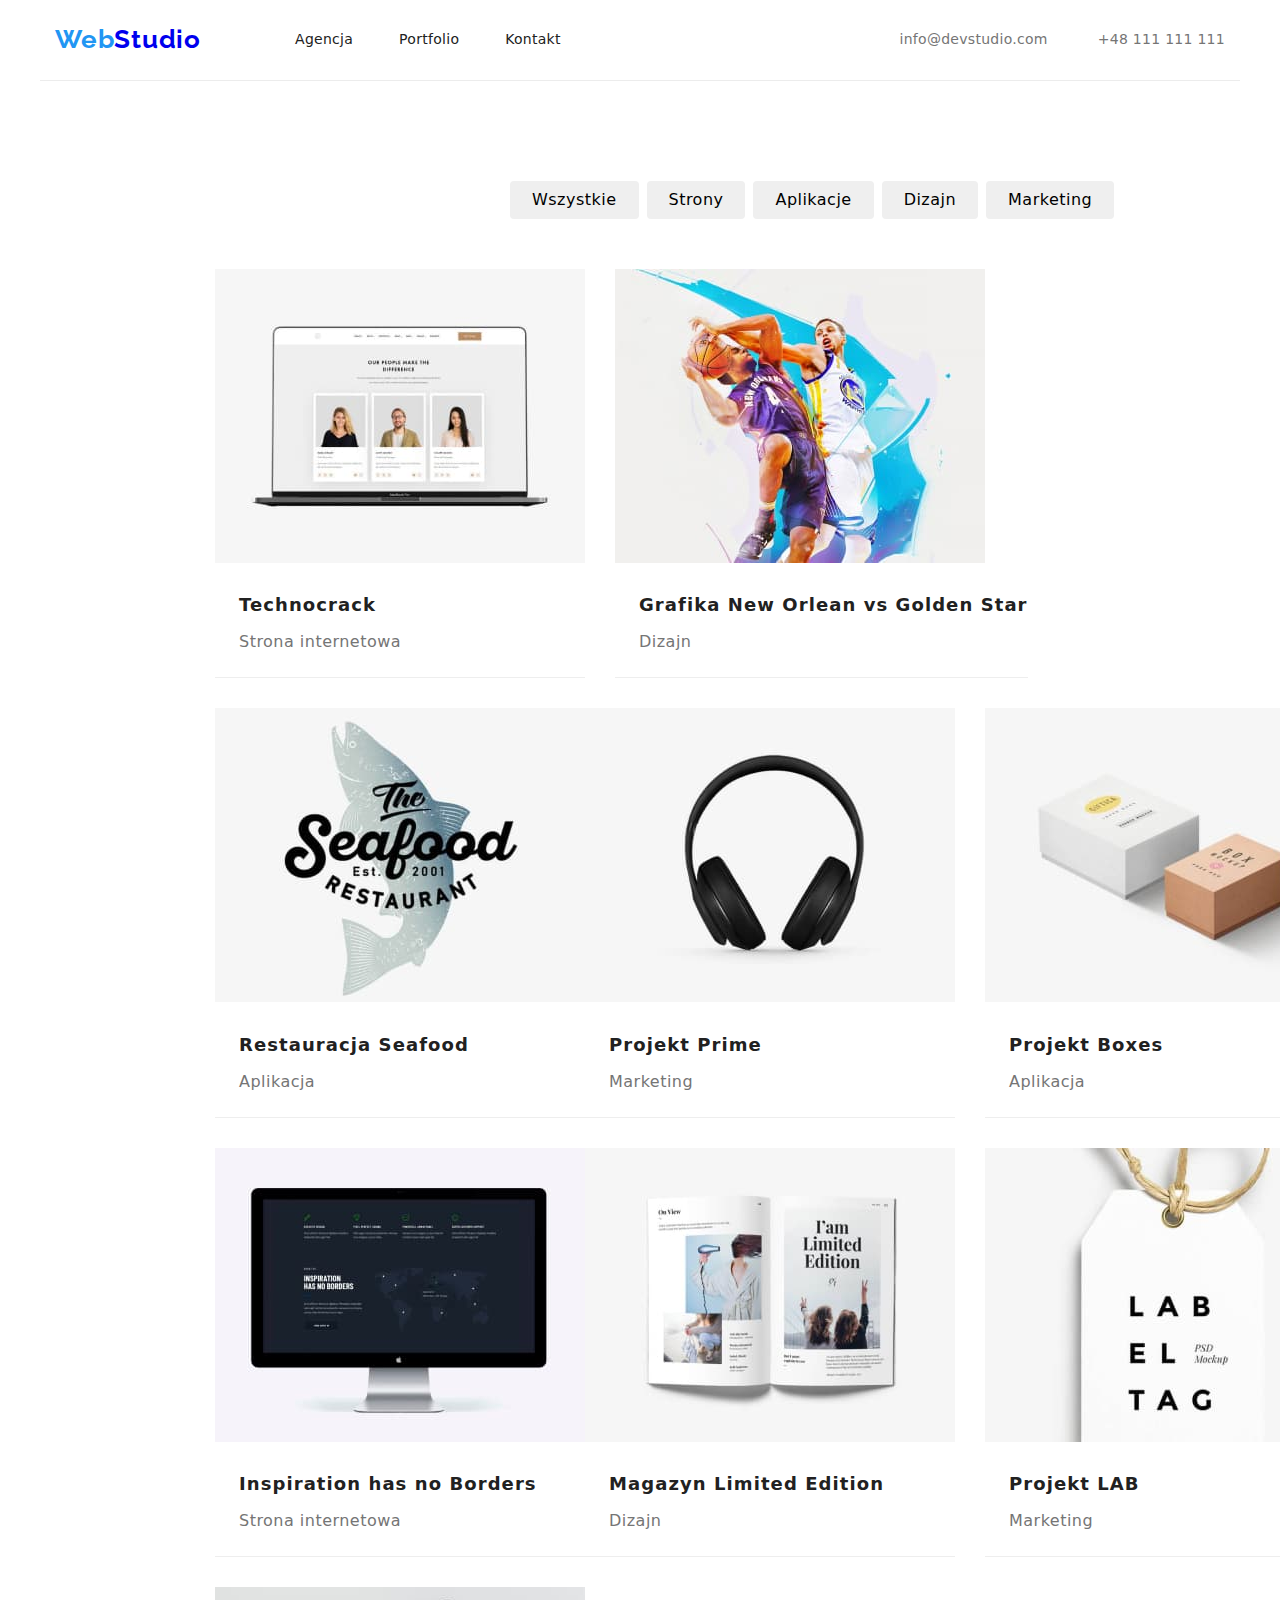
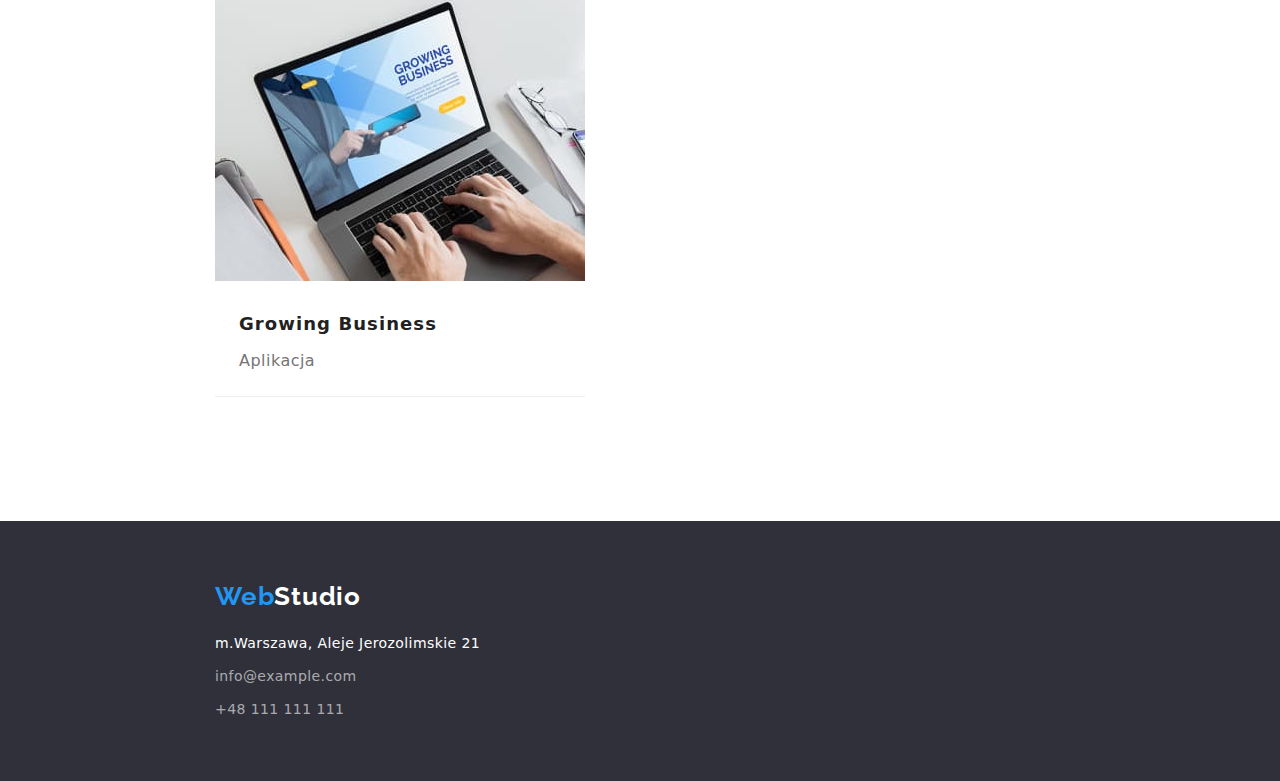
==== commit a5c2ab01: "Poprawiono style dla portfolio.html" ====
--- a/portfolio.html
+++ b/portfolio.html
@@ -59,7 +59,7 @@
                 </li>
                 <li class="offer-item">
                     <img class="offer-img" src="images/Portfolio-images/img2.jpg" alt="Dwóch koszykarzy walczy o piłkę." width=370 height=294>
-                    <p class="offer-main-text">Grafika New Orlean vs Golden State</p>
+                    <p class="offer-main-text">Grafika New Orlean vs Golden Star</p>
                     <p class="offer-description">Dizajn</p>
                 </li>
                 <li class="offer-item">
--- a/css/styles.css
+++ b/css/styles.css
@@ -46,7 +46,7 @@
 }
 
 .container{
-    width: 1170px;
+    width: 1200px;
     padding: 0 15px;
     margin: 0 auto;
 }
@@ -88,6 +88,7 @@
     justify-content: space-between;
     padding-top: 24px;
     padding-bottom: 25px;
+    border-bottom: 1px solid #ECECEC;
 }
 
 .navigation{
@@ -204,7 +205,7 @@
 line-height: 1.143px;
 letter-spacing: 0.03em;
 text-transform: uppercase;
-margin-bottom: 10px;
+padding-bottom: 10px;
 }
 
 .hero-text-description{
@@ -212,7 +213,7 @@
 line-height: 1.714;
 letter-spacing: 0.03em;
 color:var(--forth-color);
-width: 280px;
+width: 270px;
 }
 
 .hero-text-description:not(last-child){
@@ -241,10 +242,6 @@
     background-color: var(--employees-bg-color);
 }
 
-.employees .container{
-    width: 1600px;
-}
-
 .employees-name{
 font-weight: 500;
 font-size: 16px;
@@ -273,15 +270,10 @@
     margin-bottom: 50px;
 }
 
-
-.employees .employees-item:first-child{
-    margin-left: 215px;
-}
-
 .employees-list-wrapper .employees-name{
     padding-top: 30px;
     text-align: center;
-    margin-bottom: 10px;
+    padding-bottom: 10px;
 }
 
 .employees-list-wrapper .employees-job{
@@ -314,13 +306,10 @@
 margin-right: 8px;
 padding-top: 6px;
 padding-bottom: 6px;
-}
-
-
-.filter-btn:nth-child(2n){
-    width: 150px;
-    text-align: center;
-}
+padding-right: 22px;
+padding-left: 22px;
+}
+
 
 
 .filter-btn:hover,
@@ -333,9 +322,11 @@
 
 /*======== OFFER ========*/
 
+
+
 .offer-item{
     margin-bottom: 30px;
-    /* border: 1px solid #EEEEEE; */
+    border-bottom: 1px solid #EEEEEE;
 }
 
 
@@ -355,8 +346,9 @@
 font-size: 18px;
 line-height: 2;
 letter-spacing: 0.06em;
-margin-top: 20px;
-margin-bottom: 4px;
+padding-top: 20px;
+padding-bottom: 4px;
+padding-left: 24px;
 }
 
 .offer-description{
@@ -364,6 +356,8 @@
 line-height: 1.875;
 letter-spacing: 0.03em;
 color:var(--forth-color);
+padding-left: 24px;
+padding-bottom: 20px;
 }
 /*======== END OFFER ========*/
 
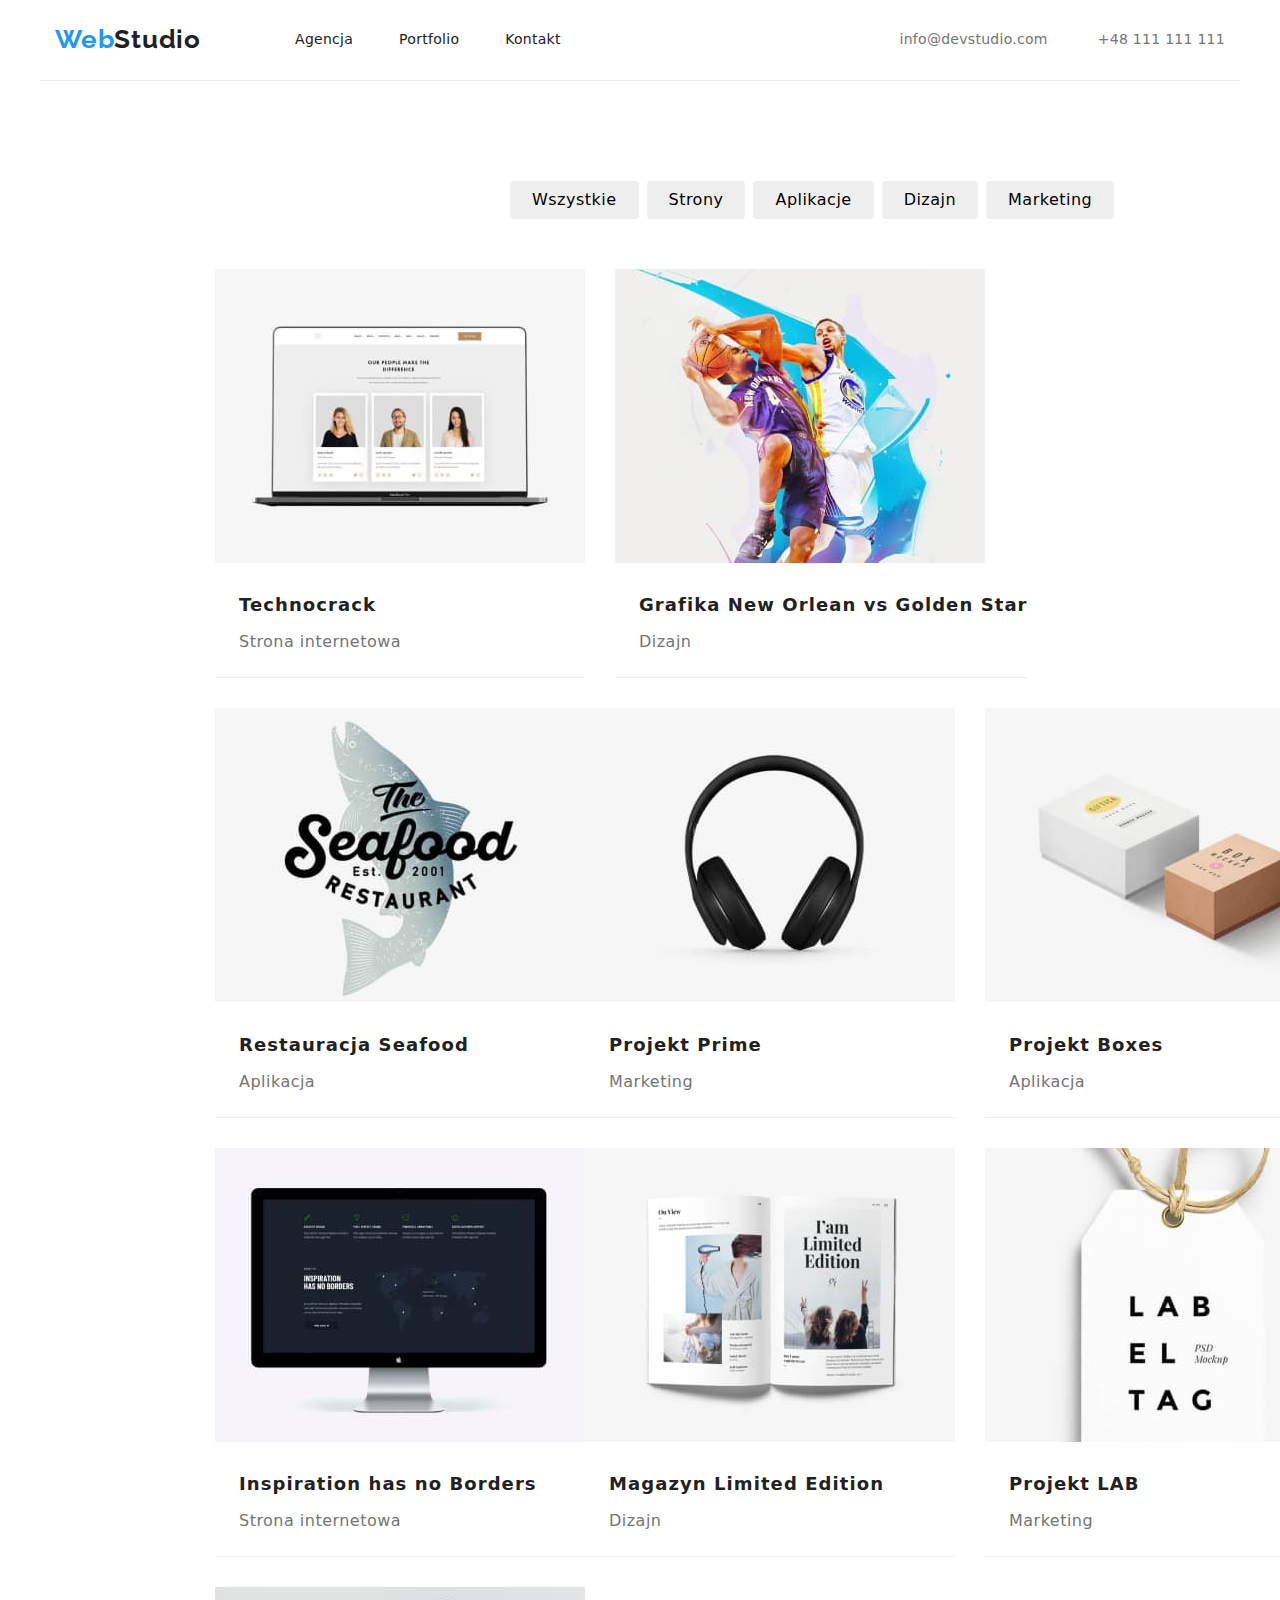
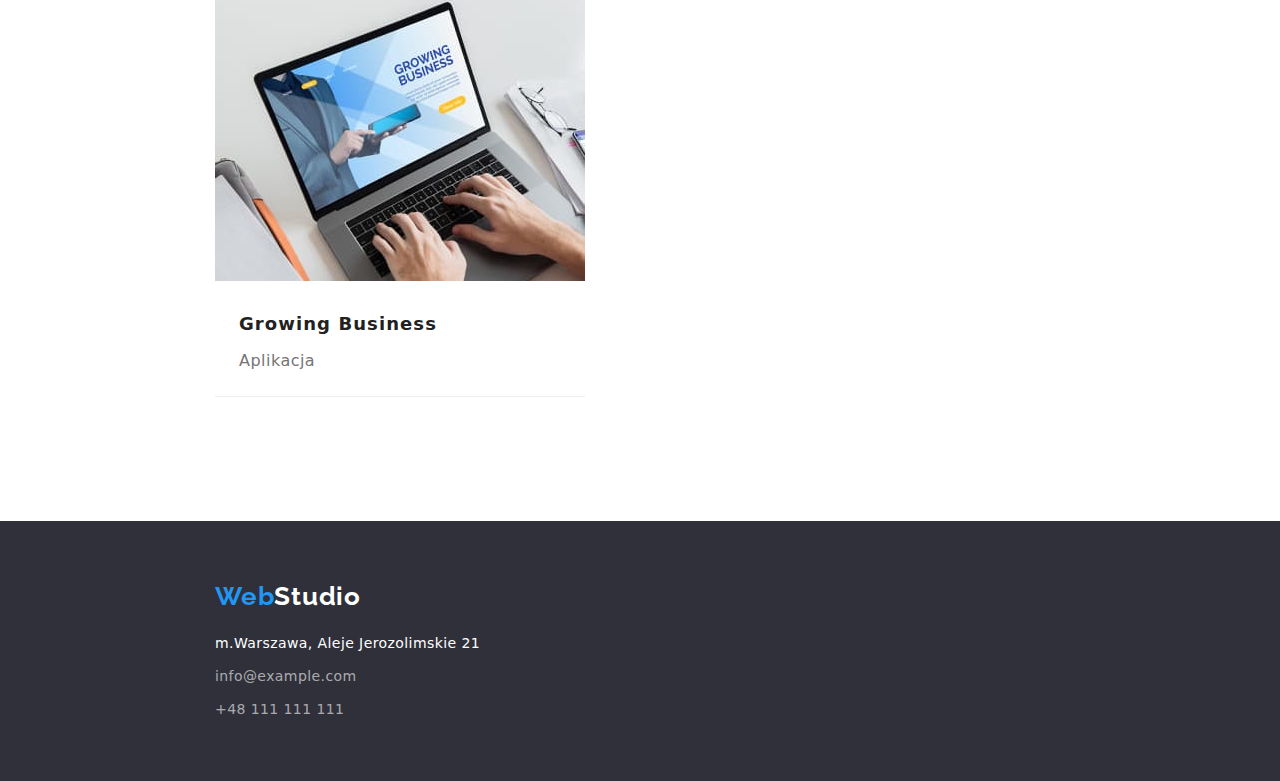
==== commit f2f7b8c2: "poprawiono kolor loga w headerze" ====
--- a/portfolio.html
+++ b/portfolio.html
@@ -16,7 +16,7 @@
     <header class="header">
         <div class="container">
             <nav class="navigation">
-                <a class="logo" href="index.html"><span class="logo-color">Web</span>Studio</a>
+            <a class="logo" href="index.html"><span class="logo-color">Web</span><span class="logo-color-part2">Studio</span></a>
                 <ul class="navigation-list list">
                     <li class="navigation-item"><a class="navigation-link" href="#">Agencja</a></li>
                     <li class="navigation-item"><a class="navigation-link" href="portfolio.html">Portfolio</a></li>
--- a/css/styles.css
+++ b/css/styles.css
@@ -107,6 +107,10 @@
 
 .header .logo{
     margin-right: 94px;
+}
+
+.header .logo-color-part2{
+    color:var(--main-color);
 }
 
 .navigation-item:not(:last-child){
